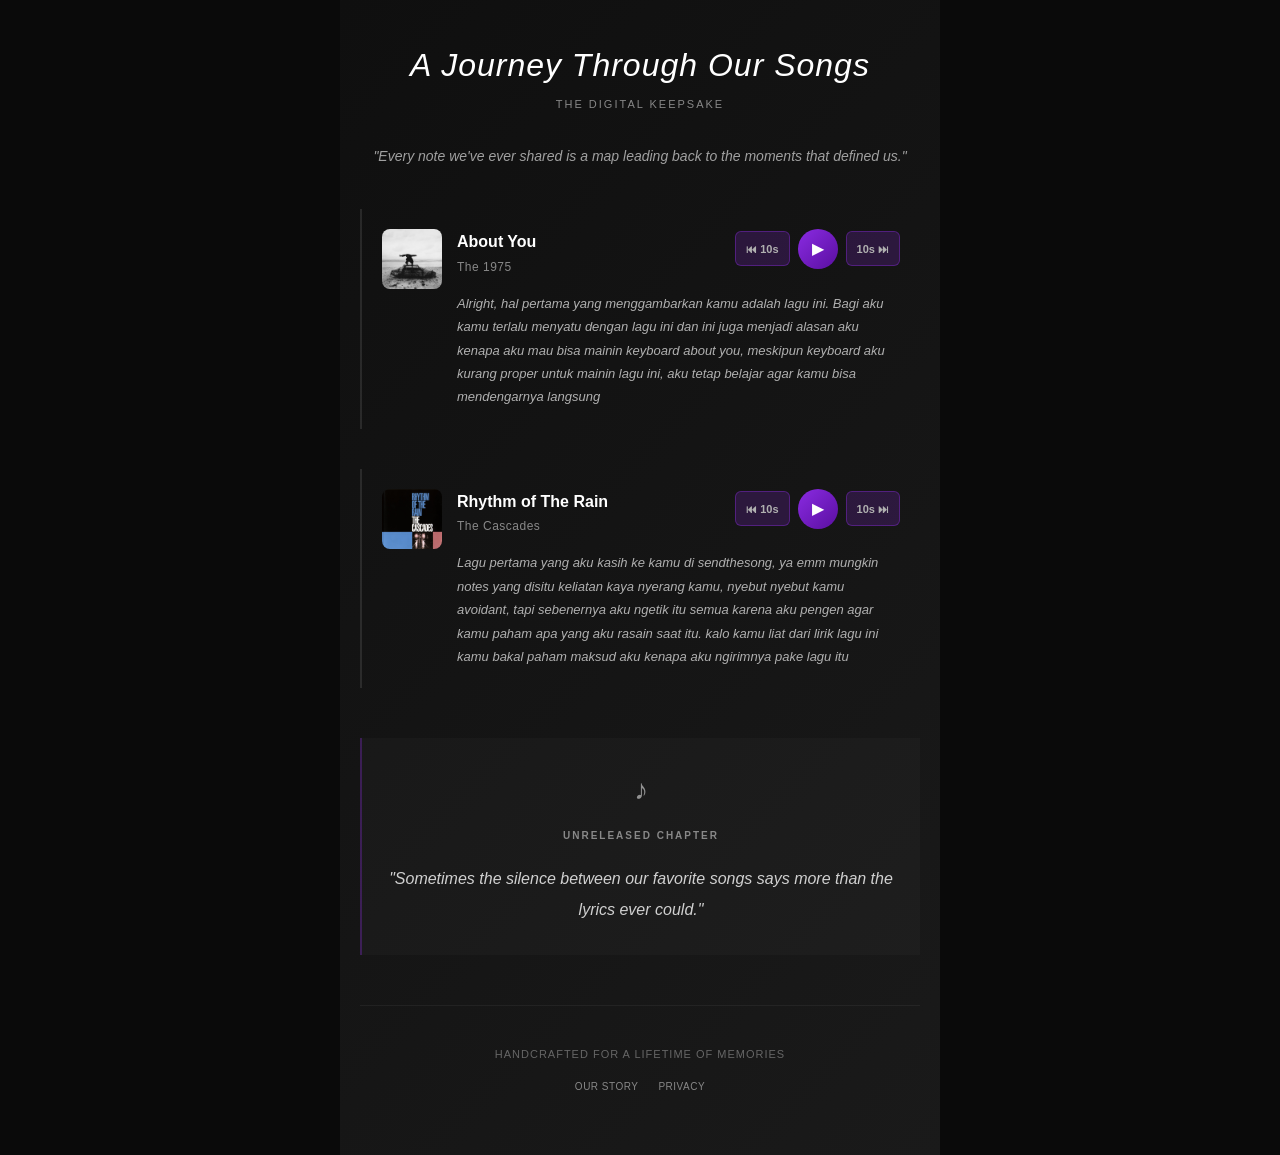
==== index.html @ 303d9627 "commit1" ====
<!DOCTYPE html>
<html lang="en">
<head>
    <meta charset="UTF-8">
    <meta name="viewport" content="width=device-width, initial-scale=1.0">
    <title>A Journey Through Our Songs - The Digital Keepsake</title>
    <link rel="stylesheet" href="styles.css">
</head>
<body>
    <div class="container">
        <!-- Header Section -->
        <header class="header">
            <h1 class="title">A Journey Through Our Songs</h1>
            <p class="subtitle">THE DIGITAL KEEPSAKE</p>
            <p class="quote">"Every note we've ever shared is a map leading back to the moments that defined us."</p>
        </header>

        <!-- Songs Section -->
        <main class="songs-container">
            <div id="songs-list"></div>
        </main>

        <!-- Unreleased Chapter -->
        <section class="unreleased-section">
            <div class="unreleased-icon">♪</div>
            <p class="unreleased-label">UNRELEASED CHAPTER</p>
            <p class="unreleased-quote">"Sometimes the silence between our favorite songs says more than the lyrics ever could."</p>
        </section>

        <!-- Footer -->
        <footer class="footer">
            <p>HANDCRAFTED FOR A LIFETIME OF MEMORIES</p>
            <div class="footer-links">
                <a href="#our-story">OUR STORY</a>
                <a href="#privacy">PRIVACY</a>
            </div>
        </footer>
    </div>

    <!-- Audio Player (Hidden) -->
    <audio id="audio-player"></audio>

    <script src="script.js"></script>
</body>
</html>
---- styles.css ----
* {
    margin: 0;
    padding: 0;
    box-sizing: border-box;
}

body {
    background: #0a0a0a;
    color: #e0e0e0;
    font-family: -apple-system, BlinkMacSystemFont, 'Segoe UI', Roboto, 'Helvetica Neue', Arial, sans-serif;
    line-height: 1.6;
}

.container {
    max-width: 600px;
    margin: 0 auto;
    padding: 20px;
    background: linear-gradient(135deg, #0f0f0f 0%, #1a1a1a 100%);
    min-height: 100vh;
}

/* Header Section */
.header {
    text-align: center;
    margin-bottom: 40px;
    padding-top: 20px;
}

.profile-pic {
    margin-bottom: 30px;
}

.profile-pic img {
    width: 120px;
    height: 120px;
    border-radius: 50%;
    border: 3px solid rgba(255, 255, 255, 0.1);
    box-shadow: 0 0 30px rgba(255, 255, 255, 0.1);
    object-fit: cover;
}

.title {
    font-size: 32px;
    font-weight: 300;
    letter-spacing: 1px;
    margin-bottom: 5px;
    font-style: italic;
    color: #ffffff;
}

.subtitle {
    font-size: 11px;
    letter-spacing: 2px;
    color: #888888;
    text-transform: uppercase;
    margin-bottom: 30px;
    font-weight: 500;
}

.quote {
    font-size: 14px;
    font-style: italic;
    color: #a0a0a0;
    margin: 30px 0;
    line-height: 1.8;
}

/* Songs Container */
.songs-container {
    margin: 30px 0;
}

.song-card {
    margin-bottom: 40px;
    padding: 20px;
    border-left: 2px solid rgba(255, 255, 255, 0.1);
    display: flex;
    gap: 15px;
}

.song-thumbnail {
    width: 60px;
    height: 60px;
    border-radius: 8px;
    background: linear-gradient(135deg, #2a2a2a, #1a1a1a);
    display: flex;
    align-items: center;
    justify-content: center;
    flex-shrink: 0;
    position: relative;
    overflow: hidden;
}

.song-thumbnail img {
    width: 100%;
    height: 100%;
    object-fit: cover;
}

.song-thumbnail::after {
    content: '';
    position: absolute;
    width: 0;
    height: 0;
    border-left: 20px solid transparent;
    border-right: 0 solid transparent;
    border-top: 12px solid transparent;
    border-bottom: 12px solid transparent;
    border-left-color: rgba(138, 43, 226, 0.6);
    opacity: 0;
    transition: opacity 0.3s;
}

.song-thumbnail:hover::after {
    opacity: 1;
}

.song-info {
    flex: 1;
}

.song-header {
    display: flex;
    justify-content: space-between;
    align-items: flex-start;
    margin-bottom: 15px;
}

.song-title {
    font-size: 16px;
    font-weight: 600;
    color: #ffffff;
    margin-bottom: 3px;
}

.song-artist {
    font-size: 12px;
    color: #888888;
    letter-spacing: 0.5px;
}

.play-btn {
    width: 40px;
    height: 40px;
    border-radius: 50%;
    background: linear-gradient(135deg, #8a2be2, #5a0fa0);
    border: none;
    color: white;
    font-size: 16px;
    cursor: pointer;
    display: inline-flex;
    align-items: center;
    justify-content: center;
    transition: all 0.3s ease;
    flex-shrink: 0;
}

.play-btn:hover {
    transform: scale(1.1);
    box-shadow: 0 0 15px rgba(138, 43, 226, 0.5);
}

.pause-btn {
    width: 40px;
    height: 40px;
    border-radius: 50%;
    background: linear-gradient(135deg, #8a2be2, #5a0fa0);
    border: none;
    color: white;
    font-size: 16px;
    cursor: pointer;
    display: none;
    align-items: center;
    justify-content: center;
    transition: all 0.3s ease;
    flex-shrink: 0;
}

.pause-btn:hover {
    transform: scale(1.1);
    box-shadow: 0 0 15px rgba(138, 43, 226, 0.5);
}

/* Player Controls */
.player-controls {
    display: flex;
    gap: 8px;
    align-items: center;
}

.skip-btn {
    width: auto;
    height: 35px;
    padding: 0 10px;
    border-radius: 6px;
    background: rgba(138, 43, 226, 0.2);
    border: 1px solid rgba(138, 43, 226, 0.4);
    color: #b0b0b0;
    font-size: 11px;
    cursor: pointer;
    transition: all 0.3s ease;
    flex-shrink: 0;
    font-weight: 600;
    white-space: nowrap;
}

.skip-btn:hover {
    background: rgba(138, 43, 226, 0.3);
    border-color: rgba(138, 43, 226, 0.6);
    color: #d0d0d0;
    transform: scale(1.05);
}

.song-memory {
    font-size: 13px;
    color: #b0b0b0;
    line-height: 1.8;
    font-style: italic;
}

/* Unreleased Section */
.unreleased-section {
    background: rgba(255, 255, 255, 0.02);
    border-left: 2px solid rgba(138, 43, 226, 0.3);
    padding: 30px 20px;
    margin: 50px 0;
    text-align: center;
}

.unreleased-icon {
    font-size: 28px;
    margin-bottom: 15px;
    opacity: 0.6;
}

.unreleased-label {
    font-size: 10px;
    letter-spacing: 2px;
    color: #888888;
    text-transform: uppercase;
    margin-bottom: 20px;
    font-weight: 600;
}

.unreleased-quote {
    font-size: 16px;
    font-style: italic;
    color: #d0d0d0;
    line-height: 1.9;
}

/* Footer */
.footer {
    text-align: center;
    padding: 40px 20px;
    border-top: 1px solid rgba(255, 255, 255, 0.05);
    margin-top: 50px;
    font-size: 11px;
}

.footer p {
    color: #666666;
    letter-spacing: 1px;
    margin-bottom: 15px;
}

.footer-links {
    display: flex;
    gap: 20px;
    justify-content: center;
}

.footer-links a {
    color: #888888;
    text-decoration: none;
    text-transform: uppercase;
    letter-spacing: 0.5px;
    font-size: 10px;
    transition: color 0.3s;
}

.footer-links a:hover {
    color: #b0b0b0;
}

/* Responsive Design */
@media (max-width: 480px) {
    .container {
        padding: 15px;
    }

    .title {
        font-size: 24px;
    }

    .song-card {
        padding: 15px 0;
    }

    .song-title {
        font-size: 14px;
    }
}

/* Empty State */
.empty-state {
    text-align: center;
    padding: 40px 20px;
    color: #666666;
    font-style: italic;
}
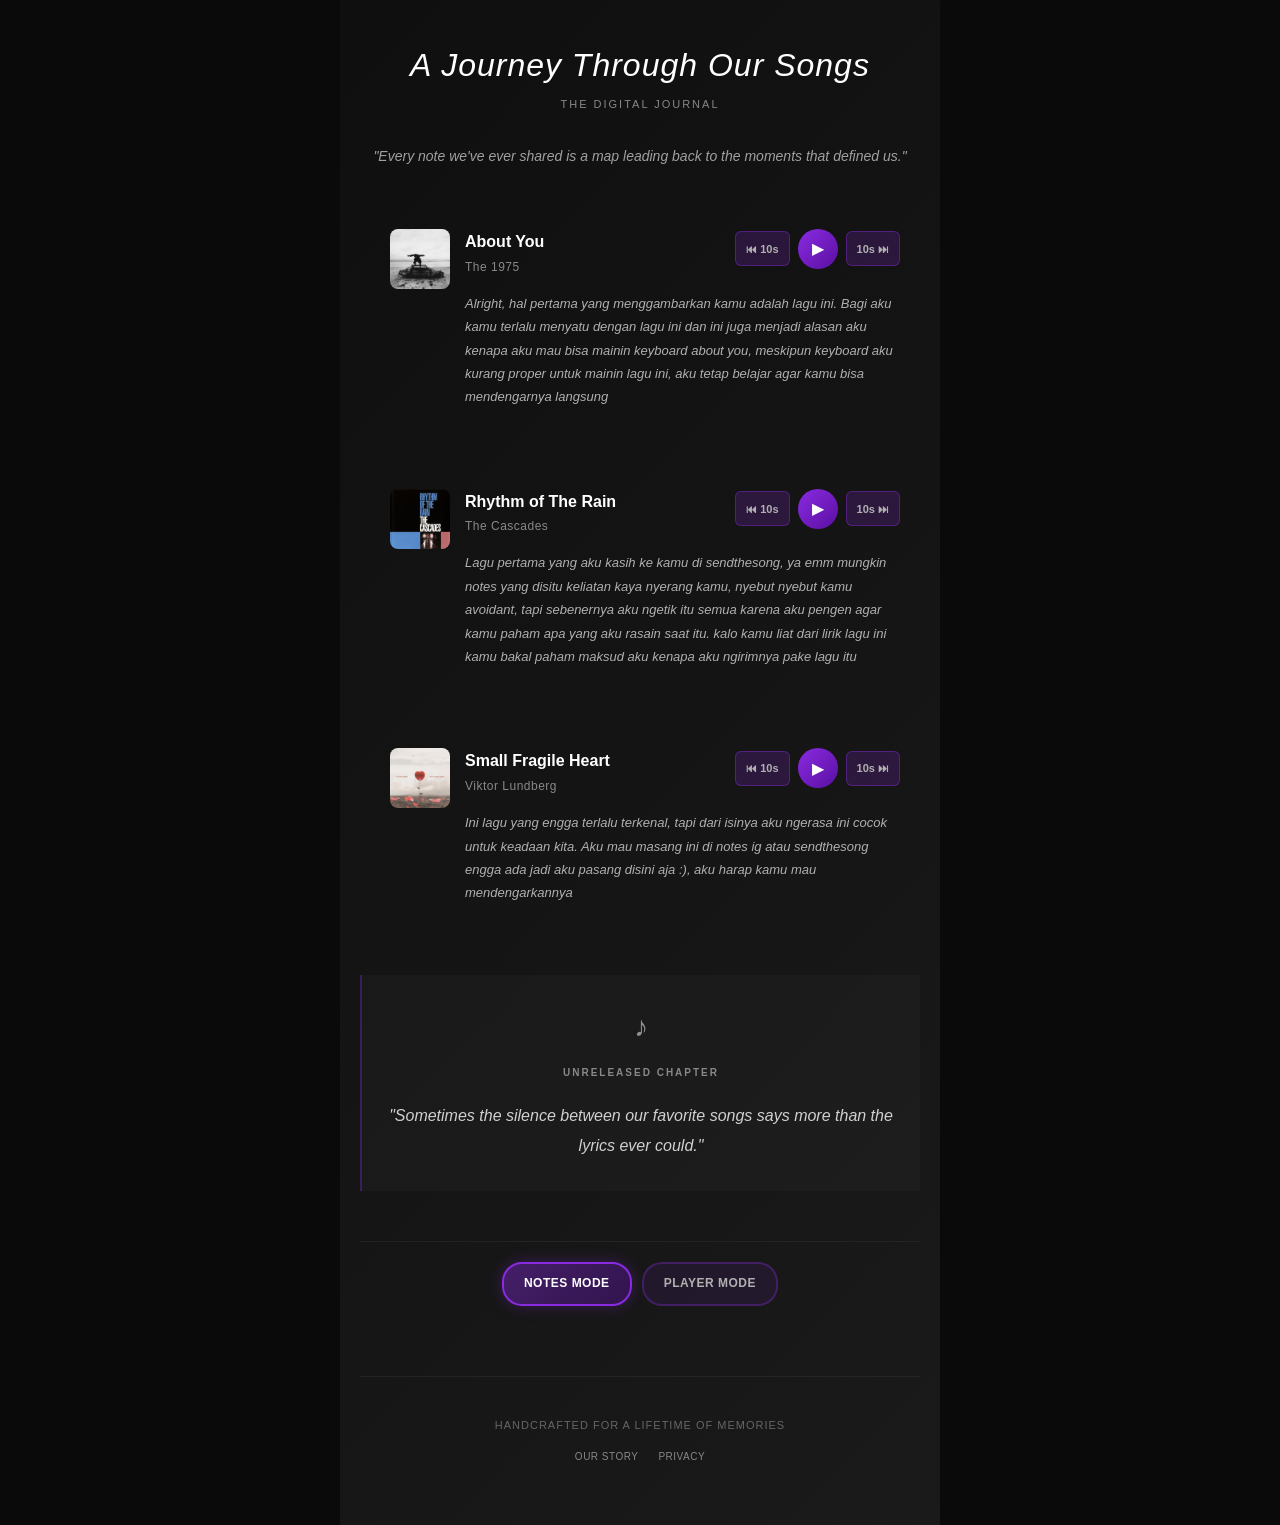
==== commit 938e4d40: "commit7" ====
--- a/index.html
+++ b/index.html
@@ -11,7 +11,7 @@
         <!-- Header Section -->
         <header class="header">
             <h1 class="title">A Journey Through Our Songs</h1>
-            <p class="subtitle">THE DIGITAL KEEPSAKE</p>
+            <p class="subtitle">THE DIGITAL JOURNAL</p>
             <p class="quote">"Every note we've ever shared is a map leading back to the moments that defined us."</p>
         </header>
 
@@ -25,6 +25,12 @@
             <div class="unreleased-icon">♪</div>
             <p class="unreleased-label">UNRELEASED CHAPTER</p>
             <p class="unreleased-quote">"Sometimes the silence between our favorite songs says more than the lyrics ever could."</p>
+        </section>
+
+        <!-- Mode Switcher -->
+        <section class="mode-switcher">
+            <a href="index.html" class="mode-btn active" title="View with Notes">NOTES MODE</a>
+            <a href="player.html" class="mode-btn" title="Continuous Playback">PLAYER MODE</a>
         </section>
 
         <!-- Footer -->
--- a/styles.css
+++ b/styles.css
@@ -72,8 +72,8 @@
 
 .song-card {
     margin-bottom: 40px;
-    padding: 20px;
-    border-left: 2px solid rgba(255, 255, 255, 0.1);
+    padding: 20px 20px 20px 30px;
+    /* border-left: 1px solid rgba(255, 255, 255, 0.1); */
     display: flex;
     gap: 15px;
 }
@@ -174,6 +174,8 @@
     justify-content: center;
     transition: all 0.3s ease;
     flex-shrink: 0;
+    -webkit-user-select: none;
+    user-select: none;
 }
 
 .pause-btn:hover {
@@ -309,3 +311,415 @@
     color: #666666;
     font-style: italic;
 }
+
+/* ============================================
+   MODE SWITCHER
+   ============================================ */
+.mode-switcher {
+    display: flex;
+    gap: 10px;
+    justify-content: center;
+    margin: 40px 0 20px 0;
+    padding: 20px 0;
+    border-top: 1px solid rgba(255, 255, 255, 0.05);
+}
+
+.mode-btn {
+    padding: 10px 20px;
+    border-radius: 20px;
+    border: 2px solid rgba(138, 43, 226, 0.3);
+    background: rgba(138, 43, 226, 0.1);
+    color: #b0b0b0;
+    text-decoration: none;
+    font-size: 12px;
+    font-weight: 600;
+    letter-spacing: 0.5px;
+    transition: all 0.3s ease;
+    cursor: pointer;
+    white-space: nowrap;
+}
+
+.mode-btn:hover {
+    border-color: rgba(138, 43, 226, 0.6);
+    background: rgba(138, 43, 226, 0.2);
+    color: #ffffff;
+    transform: scale(1.05);
+}
+
+.mode-btn.active {
+    border-color: #8a2be2;
+    background: linear-gradient(135deg, rgba(138, 43, 226, 0.4), rgba(90, 15, 160, 0.4));
+    color: #ffffff;
+    box-shadow: 0 0 15px rgba(138, 43, 226, 0.3);
+}
+
+/* ============================================
+   SPOTIFY MODE / MUSIC PLAYER
+   ============================================ */
+.player-mode .header {
+    margin-bottom: 30px;
+}
+
+.music-player {
+    background: linear-gradient(135deg, rgba(138, 43, 226, 0.1), rgba(90, 15, 160, 0.1));
+    border: 1px solid rgba(138, 43, 226, 0.2);
+    border-radius: 15px;
+    padding: 30px;
+    margin: 30px 0;
+    box-shadow: 0 8px 32px rgba(138, 43, 226, 0.15);
+}
+
+/* Player Display */
+.player-display {
+    display: flex;
+    flex-direction: column;
+    align-items: center;
+    margin-bottom: 30px;
+}
+
+.album-art {
+    width: 200px;
+    height: 200px;
+    border-radius: 12px;
+    overflow: hidden;
+    margin-bottom: 25px;
+    box-shadow: 0 10px 40px rgba(138, 43, 226, 0.3);
+    background: linear-gradient(135deg, #2a2a2a, #1a1a1a);
+}
+
+.album-art img {
+    width: 100%;
+    height: 100%;
+    object-fit: cover;
+}
+
+.player-info {
+    text-align: center;
+    width: 100%;
+}
+
+.current-title {
+    font-size: 22px;
+    font-weight: 700;
+    color: #ffffff;
+    margin-bottom: 8px;
+    word-wrap: break-word;
+}
+
+.current-artist {
+    font-size: 14px;
+    color: #b0b0b0;
+    margin-bottom: 15px;
+    letter-spacing: 0.5px;
+}
+
+.song-counter {
+    font-size: 12px;
+    color: #888888;
+    letter-spacing: 1px;
+    text-transform: uppercase;
+}
+
+/* Progress Bar */
+.progress-container {
+    display: flex;
+    align-items: center;
+    gap: 10px;
+    margin-bottom: 25px;
+    background: rgba(255, 255, 255, 0.05);
+    padding: 15px;
+    border-radius: 10px;
+}
+
+.progress-bar {
+    flex: 1;
+    height: 6px;
+    border-radius: 3px;
+    background: rgba(255, 255, 255, 0.1);
+    outline: none;
+    -webkit-appearance: none;
+    appearance: none;
+    cursor: pointer;
+}
+
+.progress-bar::-webkit-slider-thumb {
+    -webkit-appearance: none;
+    appearance: none;
+    width: 14px;
+    height: 14px;
+    border-radius: 50%;
+    background: linear-gradient(135deg, #8a2be2, #5a0fa0);
+    cursor: pointer;
+    box-shadow: 0 0 10px rgba(138, 43, 226, 0.5);
+}
+
+.progress-bar::-moz-range-thumb {
+    width: 14px;
+    height: 14px;
+    border-radius: 50%;
+    background: linear-gradient(135deg, #8a2be2, #5a0fa0);
+    border: none;
+    cursor: pointer;
+    box-shadow: 0 0 10px rgba(138, 43, 226, 0.5);
+}
+
+.time {
+    font-size: 12px;
+    color: #b0b0b0;
+    font-weight: 600;
+    min-width: 40px;
+}
+
+/* Player Controls */
+.player-controls-main {
+    display: flex;
+    gap: 12px;
+    justify-content: center;
+    margin-bottom: 25px;
+    flex-wrap: wrap;
+}
+
+.control-btn {
+    padding: 12px 20px;
+    border-radius: 8px;
+    background: rgba(138, 43, 226, 0.2);
+    border: 1px solid rgba(138, 43, 226, 0.4);
+    color: #d0d0d0;
+    font-size: 13px;
+    font-weight: 700;
+    cursor: pointer;
+    transition: all 0.3s ease;
+    white-space: nowrap;
+    letter-spacing: 0.5px;
+}
+
+.control-btn:hover {
+    background: rgba(138, 43, 226, 0.3);
+    border-color: rgba(138, 43, 226, 0.6);
+    color: #ffffff;
+    transform: scale(1.05);
+    box-shadow: 0 0 15px rgba(138, 43, 226, 0.3);
+}
+
+.play-pause {
+    background: linear-gradient(135deg, #8a2be2, #5a0fa0);
+    border-color: transparent;
+    padding: 12px 30px;
+    font-size: 14px;
+}
+
+.play-pause:hover {
+    box-shadow: 0 0 20px rgba(138, 43, 226, 0.5);
+}
+
+.loop-control.loop-one {
+    background: rgba(138, 43, 226, 0.4);
+    border-color: rgba(138, 43, 226, 0.8);
+    color: #ffffff;
+}
+
+/* Volume Control */
+.volume-container {
+    display: flex;
+    align-items: center;
+    gap: 15px;
+    background: rgba(255, 255, 255, 0.05);
+    padding: 12px 15px;
+    border-radius: 10px;
+    margin-bottom: 25px;
+}
+
+.volume-container label {
+    font-size: 12px;
+    color: #b0b0b0;
+    font-weight: 600;
+    letter-spacing: 0.5px;
+    white-space: nowrap;
+}
+
+.volume-slider {
+    flex: 1;
+    height: 5px;
+    border-radius: 3px;
+    background: rgba(255, 255, 255, 0.1);
+    outline: none;
+    -webkit-appearance: none;
+    appearance: none;
+    cursor: pointer;
+}
+
+.volume-slider::-webkit-slider-thumb {
+    -webkit-appearance: none;
+    appearance: none;
+    width: 12px;
+    height: 12px;
+    border-radius: 50%;
+    background: linear-gradient(135deg, #8a2be2, #5a0fa0);
+    cursor: pointer;
+}
+
+.volume-slider::-moz-range-thumb {
+    width: 12px;
+    height: 12px;
+    border-radius: 50%;
+    background: linear-gradient(135deg, #8a2be2, #5a0fa0);
+    border: none;
+    cursor: pointer;
+}
+
+/* Playlist Section */
+.playlist-section {
+    background: rgba(255, 255, 255, 0.02);
+    border: 1px solid rgba(138, 43, 226, 0.2);
+    border-radius: 10px;
+    padding: 20px;
+    margin-top: 25px;
+    max-height: 400px;
+    overflow-y: auto;
+}
+
+.playlist-title {
+    font-size: 13px;
+    font-weight: 700;
+    color: #ffffff;
+    letter-spacing: 1px;
+    text-transform: uppercase;
+    margin-bottom: 15px;
+    padding-bottom: 10px;
+    border-bottom: 1px solid rgba(138, 43, 226, 0.2);
+}
+
+.queue-list {
+    display: flex;
+    flex-direction: column;
+    gap: 0;
+}
+
+.queue-item {
+    display: flex;
+    align-items: center;
+    gap: 12px;
+    padding: 12px;
+    border-radius: 8px;
+    background: rgba(255, 255, 255, 0.02);
+    cursor: pointer;
+    transition: all 0.2s ease;
+    border: 1px solid transparent;
+}
+
+.queue-item:hover {
+    background: rgba(138, 43, 226, 0.15);
+    border-color: rgba(138, 43, 226, 0.3);
+}
+
+.queue-item.active {
+    background: linear-gradient(135deg, rgba(138, 43, 226, 0.3), rgba(90, 15, 160, 0.3));
+    border-color: rgba(138, 43, 226, 0.5);
+}
+
+.queue-number {
+    font-size: 12px;
+    color: #888888;
+    font-weight: 700;
+    min-width: 20px;
+    text-align: center;
+}
+
+.queue-song-info {
+    flex: 1;
+    min-width: 0;
+}
+
+.queue-title {
+    font-size: 13px;
+    font-weight: 600;
+    color: #e0e0e0;
+    margin-bottom: 2px;
+    white-space: nowrap;
+    overflow: hidden;
+    text-overflow: ellipsis;
+}
+
+.queue-artist {
+    font-size: 11px;
+    color: #888888;
+    white-space: nowrap;
+    overflow: hidden;
+    text-overflow: ellipsis;
+}
+
+.queue-indicator {
+    font-size: 13px;
+    color: #888888;
+    min-width: 15px;
+    text-align: right;
+}
+
+.queue-indicator.playing {
+    color: #8a2be2;
+    animation: pulse 1s infinite;
+}
+
+@keyframes pulse {
+    0%, 100% { opacity: 1; }
+    50% { opacity: 0.5; }
+}
+
+/* Scrollbar styling for playlist */
+.playlist-section::-webkit-scrollbar {
+    width: 6px;
+}
+
+.playlist-section::-webkit-scrollbar-track {
+    background: rgba(255, 255, 255, 0.05);
+    border-radius: 10px;
+}
+
+.playlist-section::-webkit-scrollbar-thumb {
+    background: rgba(138, 43, 226, 0.3);
+    border-radius: 3px;
+}
+
+.playlist-section::-webkit-scrollbar-thumb:hover {
+    background: rgba(138, 43, 226, 0.5);
+}
+
+/* Error Message */
+.error-message {
+    text-align: center;
+    color: #ff6b6b;
+    padding: 20px;
+    background: rgba(255, 107, 107, 0.1);
+    border-radius: 8px;
+    border-left: 3px solid #ff6b6b;
+}
+
+/* Responsive for Player Mode */
+@media (max-width: 480px) {
+    .music-player {
+        padding: 20px;
+    }
+
+    .album-art {
+        width: 150px;
+        height: 150px;
+    }
+
+    .current-title {
+        font-size: 18px;
+    }
+
+    .control-btn {
+        padding: 10px 15px;
+        font-size: 12px;
+    }
+
+    .playlist-section {
+        max-height: 300px;
+    }
+
+    .mode-btn {
+        padding: 8px 15px;
+        font-size: 11px;
+    }
+}
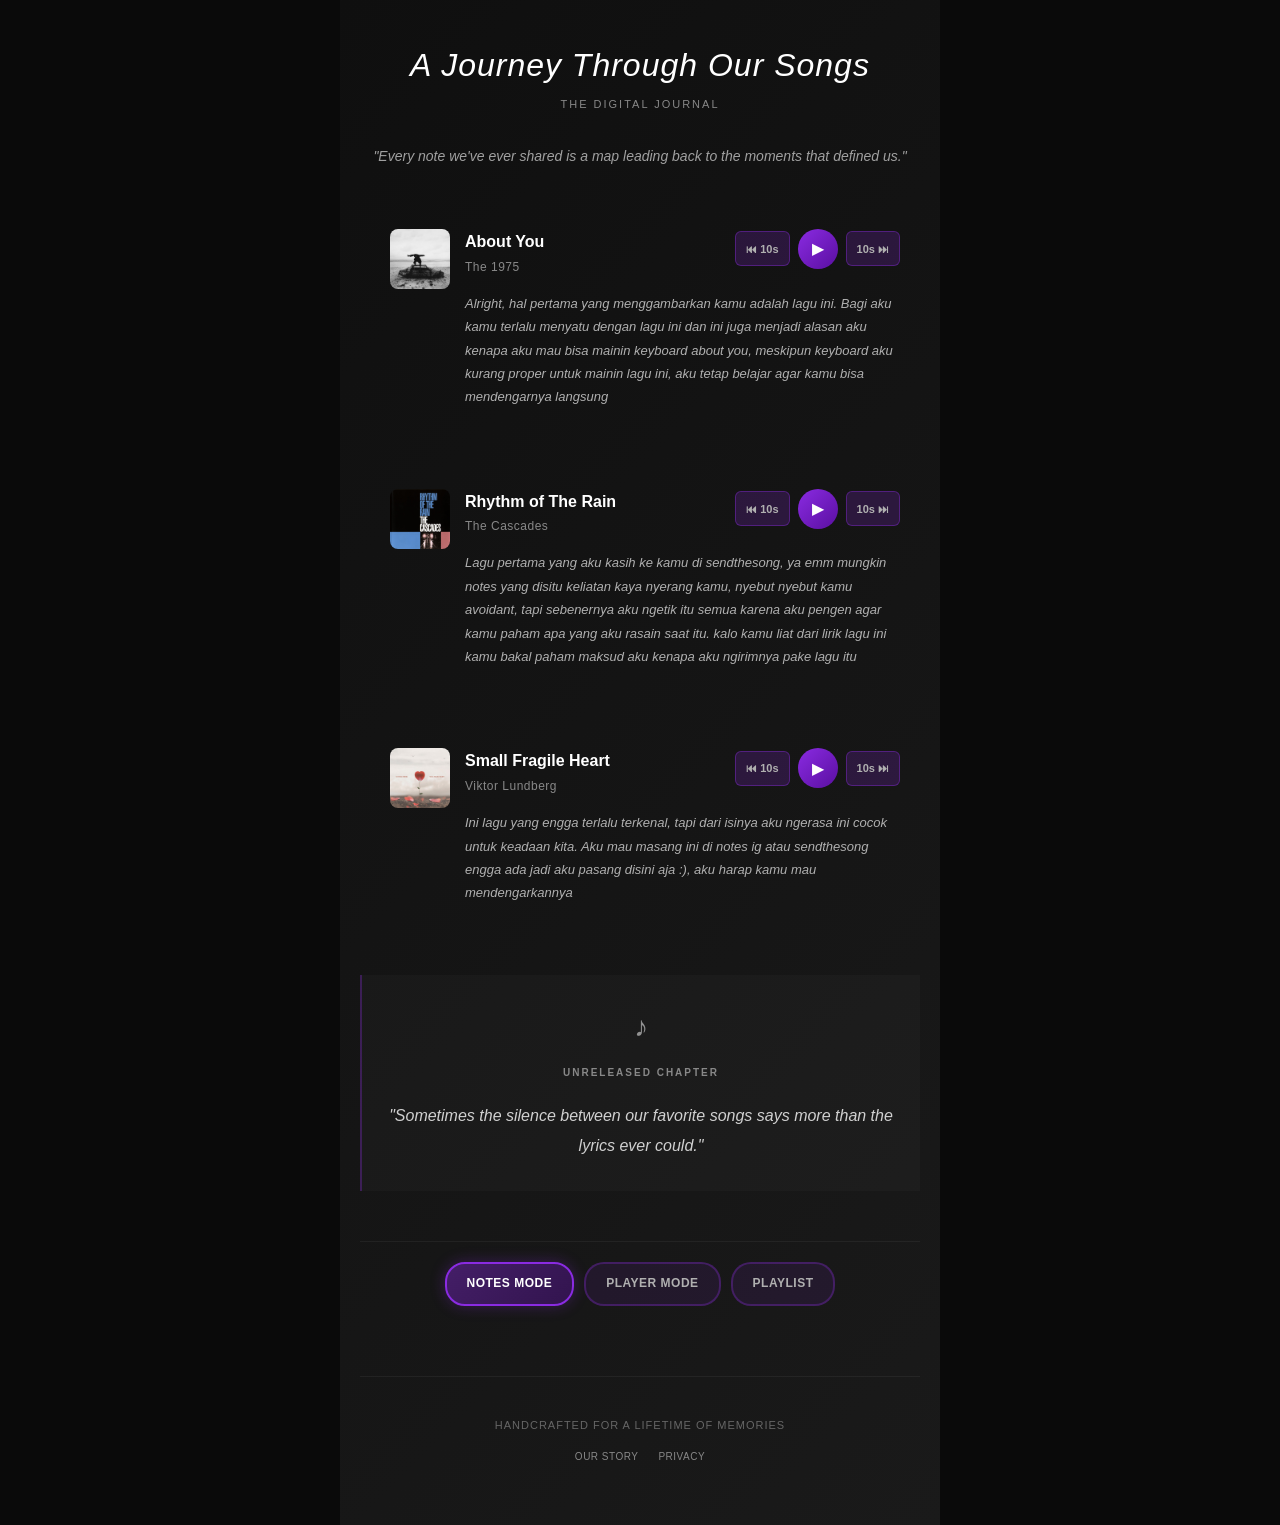
==== commit e9083242: "commit9" ====
--- a/index.html
+++ b/index.html
@@ -30,8 +30,8 @@
         <!-- Mode Switcher -->
         <section class="mode-switcher">
             <a href="index.html" class="mode-btn active" title="View with Notes">NOTES MODE</a>
-            <a href="player.html" class="mode-btn" title="Continuous Playback">PLAYER MODE</a>
-        </section>
+            <a href="player.html" class="mode-btn" title="Continuous Playback">PLAYER MODE</a>            
+            <a href="playlist-manager.html" class="mode-btn" title="Create Playlist">PLAYLIST</a>        </section>
 
         <!-- Footer -->
         <footer class="footer">
--- a/styles.css
+++ b/styles.css
@@ -723,3 +723,461 @@
         font-size: 11px;
     }
 }
+
+/* ============================================
+   PLAYLIST MANAGER MODE
+   ============================================ */
+.playlist-manager-mode .header {
+    margin-bottom: 25px;
+}
+
+.info-box {
+    background: linear-gradient(135deg, rgba(46, 204, 113, 0.15), rgba(39, 174, 96, 0.15));
+    border: 1px solid rgba(46, 204, 113, 0.3);
+    border-radius: 10px;
+    padding: 15px 20px;
+    margin-bottom: 25px;
+    color: #b0b0b0;
+    font-size: 13px;
+    line-height: 1.6;
+}
+
+.playlist-manager {
+    background: linear-gradient(135deg, rgba(138, 43, 226, 0.08), rgba(90, 15, 160, 0.08));
+    border: 1px solid rgba(138, 43, 226, 0.2);
+    border-radius: 15px;
+    padding: 25px;
+    margin-bottom: 30px;
+}
+
+/* Quick Actions */
+.playlist-actions {
+    display: flex;
+    gap: 10px;
+    margin-bottom: 25px;
+    flex-wrap: wrap;
+}
+
+.action-btn {
+    padding: 10px 18px;
+    border-radius: 8px;
+    border: 1px solid rgba(255, 255, 255, 0.2);
+    background: rgba(255, 255, 255, 0.05);
+    color: #d0d0d0;
+    font-size: 12px;
+    font-weight: 700;
+    cursor: pointer;
+    transition: all 0.3s ease;
+    letter-spacing: 0.5px;
+    white-space: nowrap;
+}
+
+.action-btn:hover {
+    background: rgba(255, 255, 255, 0.1);
+    border-color: rgba(255, 255, 255, 0.3);
+    color: #ffffff;
+    transform: scale(1.05);
+}
+
+.select-all-btn {
+    border-color: rgba(46, 204, 113, 0.4);
+    background: rgba(46, 204, 113, 0.1);
+    color: #2ecc71;
+}
+
+.select-all-btn:hover {
+    background: rgba(46, 204, 113, 0.2);
+    border-color: rgba(46, 204, 113, 0.6);
+    color: #27ae60;
+    box-shadow: 0 0 10px rgba(46, 204, 113, 0.2);
+}
+
+.clear-all-btn {
+    border-color: rgba(231, 76, 60, 0.4);
+    background: rgba(231, 76, 60, 0.1);
+    color: #e74c3c;
+}
+
+.clear-all-btn:hover {
+    background: rgba(231, 76, 60, 0.2);
+    border-color: rgba(231, 76, 60, 0.6);
+    color: #c0392b;
+    box-shadow: 0 0 10px rgba(231, 76, 60, 0.2);
+}
+
+.reset-btn {
+    border-color: rgba(52, 152, 219, 0.4);
+    background: rgba(52, 152, 219, 0.1);
+    color: #3498db;
+}
+
+.reset-btn:hover {
+    background: rgba(52, 152, 219, 0.2);
+    border-color: rgba(52, 152, 219, 0.6);
+    color: #2980b9;
+    box-shadow: 0 0 10px rgba(52, 152, 219, 0.2);
+}
+
+/* Songs Selection */
+.songs-selection {
+    margin-bottom: 25px;
+    padding-bottom: 25px;
+    border-bottom: 1px solid rgba(138, 43, 226, 0.2);
+}
+
+.selection-title {
+    font-size: 13px;
+    font-weight: 700;
+    color: #ffffff;
+    letter-spacing: 1px;
+    text-transform: uppercase;
+    margin-bottom: 15px;
+    padding-bottom: 10px;
+}
+
+/* Search Container */
+.search-container {
+    margin-bottom: 15px;
+    display: flex;
+}
+
+.search-input {
+    width: 100%;
+    padding: 12px 16px;
+    border-radius: 8px;
+    background: rgba(138, 43, 226, 0.15);
+    border: 2px solid rgba(138, 43, 226, 0.3);
+    color: #e0e0e0;
+    font-size: 13px;
+    transition: all 0.3s ease;
+    font-family: inherit;
+}
+
+.search-input::placeholder {
+    color: #888888;
+}
+
+.search-input:focus {
+    outline: none;
+    background: rgba(138, 43, 226, 0.2);
+    border-color: rgba(138, 43, 226, 0.6);
+    box-shadow: 0 0 15px rgba(138, 43, 226, 0.2);
+}
+
+.search-input::-webkit-search-cancel-button {
+    cursor: pointer;
+}
+
+.songs-list {
+    display: flex;
+    flex-direction: column;
+    gap: 10px;
+    max-height: 400px;
+    overflow-y: auto;
+}
+
+.song-selection-item {
+    display: flex;
+    align-items: center;
+    gap: 12px;
+    padding: 12px;
+    border-radius: 8px;
+    background: rgba(255, 255, 255, 0.03);
+    border: 1px solid rgba(255, 255, 255, 0.1);
+    transition: all 0.2s ease;
+    cursor: pointer;
+}
+
+.song-selection-item:hover {
+    background: rgba(255, 255, 255, 0.06);
+    border-color: rgba(138, 43, 226, 0.3);
+}
+
+.song-selection-item.selected {
+    background: rgba(138, 43, 226, 0.15);
+    border-color: rgba(138, 43, 226, 0.5);
+}
+
+.song-checkbox {
+    width: 18px;
+    height: 18px;
+    cursor: pointer;
+    accent-color: #8a2be2;
+}
+
+.selection-song-info {
+    display: flex;
+    align-items: center;
+    gap: 10px;
+    flex: 1;
+    min-width: 0;
+}
+
+.selection-thumbnail {
+    width: 40px;
+    height: 40px;
+    border-radius: 4px;
+    object-fit: cover;
+    background: rgba(138, 43, 226, 0.2);
+}
+
+.selection-text {
+    flex: 1;
+    min-width: 0;
+}
+
+.selection-song-title {
+    font-size: 13px;
+    font-weight: 600;
+    color: #e0e0e0;
+    margin-bottom: 2px;
+    white-space: nowrap;
+    overflow: hidden;
+    text-overflow: ellipsis;
+}
+
+.selection-song-artist {
+    font-size: 11px;
+    color: #888888;
+    white-space: nowrap;
+    overflow: hidden;
+    text-overflow: ellipsis;
+}
+
+.selection-order {
+    font-size: 12px;
+    font-weight: 700;
+    color: #888888;
+    min-width: 25px;
+    text-align: center;
+    background: rgba(138, 43, 226, 0.2);
+    padding: 4px 8px;
+    border-radius: 4px;
+}
+
+.song-selection-item.selected .selection-order {
+    color: #8a2be2;
+    background: rgba(138, 43, 226, 0.3);
+}
+
+/* Playlist Preview */
+.playlist-preview {
+    background: rgba(255, 255, 255, 0.02);
+    border: 1px solid rgba(138, 43, 226, 0.2);
+    border-radius: 10px;
+    padding: 20px;
+    margin-bottom: 25px;
+    max-height: 350px;
+    overflow-y: auto;
+}
+
+.preview-title {
+    font-size: 13px;
+    font-weight: 700;
+    color: #ffffff;
+    letter-spacing: 1px;
+    text-transform: uppercase;
+    margin-bottom: 15px;
+    padding-bottom: 10px;
+    border-bottom: 1px solid rgba(138, 43, 226, 0.2);
+}
+
+.preview-title span {
+    color: #8a2be2;
+    font-weight: 800;
+}
+
+.playlist-display {
+    display: flex;
+    flex-direction: column;
+    gap: 8px;
+}
+
+.preview-item {
+    display: flex;
+    align-items: center;
+    gap: 12px;
+    padding: 10px;
+    border-radius: 6px;
+    background: rgba(138, 43, 226, 0.1);
+    border-left: 3px solid rgba(138, 43, 226, 0.5);
+}
+
+.preview-number {
+    font-size: 12px;
+    font-weight: 800;
+    color: #8a2be2;
+    min-width: 25px;
+    text-align: center;
+    background: rgba(138, 43, 226, 0.2);
+    padding: 2px 6px;
+    border-radius: 3px;
+}
+
+.preview-song-info {
+    flex: 1;
+    min-width: 0;
+}
+
+.preview-title {
+    font-size: 13px;
+    font-weight: 600;
+    color: #e0e0e0;
+    margin-bottom: 2px;
+    white-space: nowrap;
+    overflow: hidden;
+    text-overflow: ellipsis;
+}
+
+.preview-artist {
+    font-size: 11px;
+    color: #888888;
+    white-space: nowrap;
+    overflow: hidden;
+    text-overflow: ellipsis;
+}
+
+.remove-from-playlist {
+    width: 28px;
+    height: 28px;
+    border-radius: 50%;
+    background: rgba(231, 76, 60, 0.2);
+    border: 1px solid rgba(231, 76, 60, 0.4);
+    color: #e74c3c;
+    font-size: 14px;
+    cursor: pointer;
+    transition: all 0.2s ease;
+    flex-shrink: 0;
+    display: flex;
+    align-items: center;
+    justify-content: center;
+}
+
+.remove-from-playlist:hover {
+    background: rgba(231, 76, 60, 0.3);
+    border-color: rgba(231, 76, 60, 0.6);
+    color: #c0392b;
+    transform: scale(1.1);
+}
+
+.empty-playlist {
+    text-align: center;
+    color: #888888;
+    padding: 20px;
+    font-style: italic;
+}
+
+/* Manager Actions */
+.manager-actions {
+    display: flex;
+    gap: 12px;
+    flex-wrap: wrap;
+}
+
+.save-btn {
+    flex: 1;
+    min-width: 150px;
+    padding: 14px 24px;
+    border-radius: 8px;
+    background: linear-gradient(135deg, #8a2be2, #5a0fa0);
+    border: none;
+    color: #ffffff;
+    font-size: 13px;
+    font-weight: 700;
+    cursor: pointer;
+    transition: all 0.3s ease;
+    letter-spacing: 0.5px;
+    text-transform: uppercase;
+}
+
+.save-btn:hover {
+    box-shadow: 0 0 20px rgba(138, 43, 226, 0.5);
+    transform: scale(1.02);
+}
+
+.save-btn:active {
+    transform: scale(0.98);
+}
+
+.go-player-btn {
+    flex: 1;
+    min-width: 150px;
+    padding: 14px 24px;
+    border-radius: 8px;
+    background: rgba(138, 43, 226, 0.2);
+    border: 2px solid rgba(138, 43, 226, 0.5);
+    color: #ffffff;
+    font-size: 13px;
+    font-weight: 700;
+    cursor: pointer;
+    transition: all 0.3s ease;
+    letter-spacing: 0.5px;
+    text-transform: uppercase;
+    text-decoration: none;
+    display: flex;
+    align-items: center;
+    justify-content: center;
+}
+
+.go-player-btn:hover {
+    background: rgba(138, 43, 226, 0.3);
+    border-color: rgba(138, 43, 226, 0.8);
+    box-shadow: 0 0 15px rgba(138, 43, 226, 0.3);
+    transform: scale(1.02);
+}
+
+/* Scrollbar for playlists */
+.songs-list::-webkit-scrollbar,
+.playlist-preview::-webkit-scrollbar {
+    width: 6px;
+}
+
+.songs-list::-webkit-scrollbar-track,
+.playlist-preview::-webkit-scrollbar-track {
+    background: rgba(255, 255, 255, 0.05);
+    border-radius: 10px;
+}
+
+.songs-list::-webkit-scrollbar-thumb,
+.playlist-preview::-webkit-scrollbar-thumb {
+    background: rgba(138, 43, 226, 0.3);
+    border-radius: 3px;
+}
+
+.songs-list::-webkit-scrollbar-thumb:hover,
+.playlist-preview::-webkit-scrollbar-thumb:hover {
+    background: rgba(138, 43, 226, 0.5);
+}
+
+/* Responsive for Playlist Manager */
+@media (max-width: 480px) {
+    .playlist-manager {
+        padding: 15px;
+    }
+
+    .playlist-actions {
+        gap: 8px;
+    }
+
+    .action-btn {
+        padding: 8px 12px;
+        font-size: 11px;
+    }
+
+    .songs-list {
+        max-height: 300px;
+    }
+
+    .playlist-preview {
+        max-height: 250px;
+    }
+
+    .manager-actions {
+        flex-direction: column;
+    }
+
+    .save-btn,
+    .go-player-btn {
+        min-width: auto;
+    }
+}
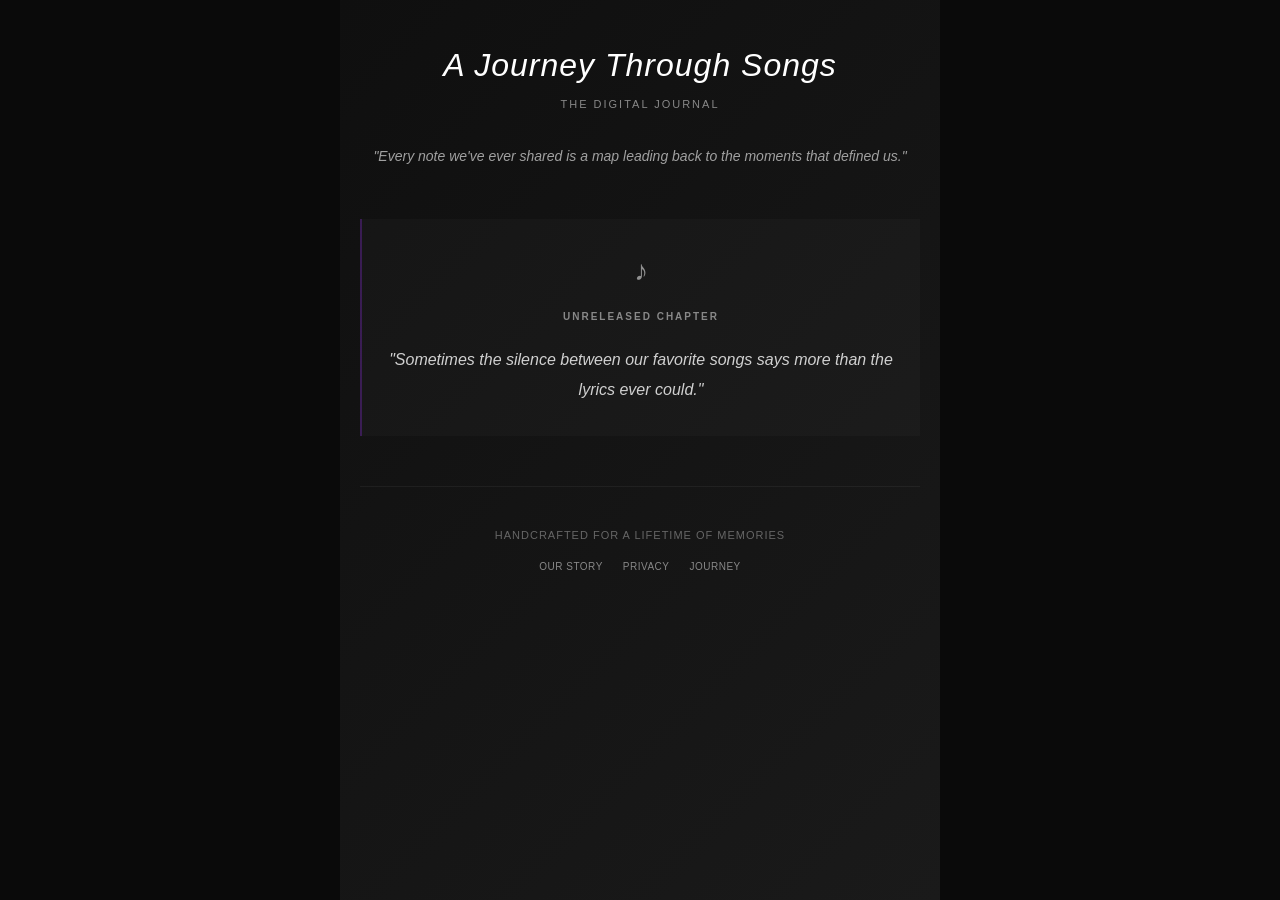
==== commit 48d24b5f: "7262026" ====
--- a/index.html
+++ b/index.html
@@ -10,7 +10,7 @@
     <div class="container">
         <!-- Header Section -->
         <header class="header">
-            <h1 class="title">A Journey Through Our Songs</h1>
+            <h1 class="title">A Journey Through Songs</h1>
             <p class="subtitle">THE DIGITAL JOURNAL</p>
             <p class="quote">"Every note we've ever shared is a map leading back to the moments that defined us."</p>
         </header>
@@ -27,18 +27,13 @@
             <p class="unreleased-quote">"Sometimes the silence between our favorite songs says more than the lyrics ever could."</p>
         </section>
 
-        <!-- Mode Switcher -->
-        <section class="mode-switcher">
-            <a href="index.html" class="mode-btn active" title="View with Notes">NOTES MODE</a>
-            <a href="player.html" class="mode-btn" title="Continuous Playback">PLAYER MODE</a>            
-            <a href="playlist-manager.html" class="mode-btn" title="Create Playlist">PLAYLIST</a>        </section>
-
         <!-- Footer -->
         <footer class="footer">
             <p>HANDCRAFTED FOR A LIFETIME OF MEMORIES</p>
             <div class="footer-links">
                 <a href="#our-story">OUR STORY</a>
                 <a href="#privacy">PRIVACY</a>
+                <a href="journey.html">JOURNEY</a>
             </div>
         </footer>
     </div>
@@ -49,3 +44,6 @@
     <script src="script.js"></script>
 </body>
 </html>
+
+
+
--- a/styles.css
+++ b/styles.css
@@ -310,874 +310,4 @@
     padding: 40px 20px;
     color: #666666;
     font-style: italic;
-}
-
-/* ============================================
-   MODE SWITCHER
-   ============================================ */
-.mode-switcher {
-    display: flex;
-    gap: 10px;
-    justify-content: center;
-    margin: 40px 0 20px 0;
-    padding: 20px 0;
-    border-top: 1px solid rgba(255, 255, 255, 0.05);
-}
-
-.mode-btn {
-    padding: 10px 20px;
-    border-radius: 20px;
-    border: 2px solid rgba(138, 43, 226, 0.3);
-    background: rgba(138, 43, 226, 0.1);
-    color: #b0b0b0;
-    text-decoration: none;
-    font-size: 12px;
-    font-weight: 600;
-    letter-spacing: 0.5px;
-    transition: all 0.3s ease;
-    cursor: pointer;
-    white-space: nowrap;
-}
-
-.mode-btn:hover {
-    border-color: rgba(138, 43, 226, 0.6);
-    background: rgba(138, 43, 226, 0.2);
-    color: #ffffff;
-    transform: scale(1.05);
-}
-
-.mode-btn.active {
-    border-color: #8a2be2;
-    background: linear-gradient(135deg, rgba(138, 43, 226, 0.4), rgba(90, 15, 160, 0.4));
-    color: #ffffff;
-    box-shadow: 0 0 15px rgba(138, 43, 226, 0.3);
-}
-
-/* ============================================
-   SPOTIFY MODE / MUSIC PLAYER
-   ============================================ */
-.player-mode .header {
-    margin-bottom: 30px;
-}
-
-.music-player {
-    background: linear-gradient(135deg, rgba(138, 43, 226, 0.1), rgba(90, 15, 160, 0.1));
-    border: 1px solid rgba(138, 43, 226, 0.2);
-    border-radius: 15px;
-    padding: 30px;
-    margin: 30px 0;
-    box-shadow: 0 8px 32px rgba(138, 43, 226, 0.15);
-}
-
-/* Player Display */
-.player-display {
-    display: flex;
-    flex-direction: column;
-    align-items: center;
-    margin-bottom: 30px;
-}
-
-.album-art {
-    width: 200px;
-    height: 200px;
-    border-radius: 12px;
-    overflow: hidden;
-    margin-bottom: 25px;
-    box-shadow: 0 10px 40px rgba(138, 43, 226, 0.3);
-    background: linear-gradient(135deg, #2a2a2a, #1a1a1a);
-}
-
-.album-art img {
-    width: 100%;
-    height: 100%;
-    object-fit: cover;
-}
-
-.player-info {
-    text-align: center;
-    width: 100%;
-}
-
-.current-title {
-    font-size: 22px;
-    font-weight: 700;
-    color: #ffffff;
-    margin-bottom: 8px;
-    word-wrap: break-word;
-}
-
-.current-artist {
-    font-size: 14px;
-    color: #b0b0b0;
-    margin-bottom: 15px;
-    letter-spacing: 0.5px;
-}
-
-.song-counter {
-    font-size: 12px;
-    color: #888888;
-    letter-spacing: 1px;
-    text-transform: uppercase;
-}
-
-/* Progress Bar */
-.progress-container {
-    display: flex;
-    align-items: center;
-    gap: 10px;
-    margin-bottom: 25px;
-    background: rgba(255, 255, 255, 0.05);
-    padding: 15px;
-    border-radius: 10px;
-}
-
-.progress-bar {
-    flex: 1;
-    height: 6px;
-    border-radius: 3px;
-    background: rgba(255, 255, 255, 0.1);
-    outline: none;
-    -webkit-appearance: none;
-    appearance: none;
-    cursor: pointer;
-}
-
-.progress-bar::-webkit-slider-thumb {
-    -webkit-appearance: none;
-    appearance: none;
-    width: 14px;
-    height: 14px;
-    border-radius: 50%;
-    background: linear-gradient(135deg, #8a2be2, #5a0fa0);
-    cursor: pointer;
-    box-shadow: 0 0 10px rgba(138, 43, 226, 0.5);
-}
-
-.progress-bar::-moz-range-thumb {
-    width: 14px;
-    height: 14px;
-    border-radius: 50%;
-    background: linear-gradient(135deg, #8a2be2, #5a0fa0);
-    border: none;
-    cursor: pointer;
-    box-shadow: 0 0 10px rgba(138, 43, 226, 0.5);
-}
-
-.time {
-    font-size: 12px;
-    color: #b0b0b0;
-    font-weight: 600;
-    min-width: 40px;
-}
-
-/* Player Controls */
-.player-controls-main {
-    display: flex;
-    gap: 12px;
-    justify-content: center;
-    margin-bottom: 25px;
-    flex-wrap: wrap;
-}
-
-.control-btn {
-    padding: 12px 20px;
-    border-radius: 8px;
-    background: rgba(138, 43, 226, 0.2);
-    border: 1px solid rgba(138, 43, 226, 0.4);
-    color: #d0d0d0;
-    font-size: 13px;
-    font-weight: 700;
-    cursor: pointer;
-    transition: all 0.3s ease;
-    white-space: nowrap;
-    letter-spacing: 0.5px;
-}
-
-.control-btn:hover {
-    background: rgba(138, 43, 226, 0.3);
-    border-color: rgba(138, 43, 226, 0.6);
-    color: #ffffff;
-    transform: scale(1.05);
-    box-shadow: 0 0 15px rgba(138, 43, 226, 0.3);
-}
-
-.play-pause {
-    background: linear-gradient(135deg, #8a2be2, #5a0fa0);
-    border-color: transparent;
-    padding: 12px 30px;
-    font-size: 14px;
-}
-
-.play-pause:hover {
-    box-shadow: 0 0 20px rgba(138, 43, 226, 0.5);
-}
-
-.loop-control.loop-one {
-    background: rgba(138, 43, 226, 0.4);
-    border-color: rgba(138, 43, 226, 0.8);
-    color: #ffffff;
-}
-
-/* Volume Control */
-.volume-container {
-    display: flex;
-    align-items: center;
-    gap: 15px;
-    background: rgba(255, 255, 255, 0.05);
-    padding: 12px 15px;
-    border-radius: 10px;
-    margin-bottom: 25px;
-}
-
-.volume-container label {
-    font-size: 12px;
-    color: #b0b0b0;
-    font-weight: 600;
-    letter-spacing: 0.5px;
-    white-space: nowrap;
-}
-
-.volume-slider {
-    flex: 1;
-    height: 5px;
-    border-radius: 3px;
-    background: rgba(255, 255, 255, 0.1);
-    outline: none;
-    -webkit-appearance: none;
-    appearance: none;
-    cursor: pointer;
-}
-
-.volume-slider::-webkit-slider-thumb {
-    -webkit-appearance: none;
-    appearance: none;
-    width: 12px;
-    height: 12px;
-    border-radius: 50%;
-    background: linear-gradient(135deg, #8a2be2, #5a0fa0);
-    cursor: pointer;
-}
-
-.volume-slider::-moz-range-thumb {
-    width: 12px;
-    height: 12px;
-    border-radius: 50%;
-    background: linear-gradient(135deg, #8a2be2, #5a0fa0);
-    border: none;
-    cursor: pointer;
-}
-
-/* Playlist Section */
-.playlist-section {
-    background: rgba(255, 255, 255, 0.02);
-    border: 1px solid rgba(138, 43, 226, 0.2);
-    border-radius: 10px;
-    padding: 20px;
-    margin-top: 25px;
-    max-height: 400px;
-    overflow-y: auto;
-}
-
-.playlist-title {
-    font-size: 13px;
-    font-weight: 700;
-    color: #ffffff;
-    letter-spacing: 1px;
-    text-transform: uppercase;
-    margin-bottom: 15px;
-    padding-bottom: 10px;
-    border-bottom: 1px solid rgba(138, 43, 226, 0.2);
-}
-
-.queue-list {
-    display: flex;
-    flex-direction: column;
-    gap: 0;
-}
-
-.queue-item {
-    display: flex;
-    align-items: center;
-    gap: 12px;
-    padding: 12px;
-    border-radius: 8px;
-    background: rgba(255, 255, 255, 0.02);
-    cursor: pointer;
-    transition: all 0.2s ease;
-    border: 1px solid transparent;
-}
-
-.queue-item:hover {
-    background: rgba(138, 43, 226, 0.15);
-    border-color: rgba(138, 43, 226, 0.3);
-}
-
-.queue-item.active {
-    background: linear-gradient(135deg, rgba(138, 43, 226, 0.3), rgba(90, 15, 160, 0.3));
-    border-color: rgba(138, 43, 226, 0.5);
-}
-
-.queue-number {
-    font-size: 12px;
-    color: #888888;
-    font-weight: 700;
-    min-width: 20px;
-    text-align: center;
-}
-
-.queue-song-info {
-    flex: 1;
-    min-width: 0;
-}
-
-.queue-title {
-    font-size: 13px;
-    font-weight: 600;
-    color: #e0e0e0;
-    margin-bottom: 2px;
-    white-space: nowrap;
-    overflow: hidden;
-    text-overflow: ellipsis;
-}
-
-.queue-artist {
-    font-size: 11px;
-    color: #888888;
-    white-space: nowrap;
-    overflow: hidden;
-    text-overflow: ellipsis;
-}
-
-.queue-indicator {
-    font-size: 13px;
-    color: #888888;
-    min-width: 15px;
-    text-align: right;
-}
-
-.queue-indicator.playing {
-    color: #8a2be2;
-    animation: pulse 1s infinite;
-}
-
-@keyframes pulse {
-    0%, 100% { opacity: 1; }
-    50% { opacity: 0.5; }
-}
-
-/* Scrollbar styling for playlist */
-.playlist-section::-webkit-scrollbar {
-    width: 6px;
-}
-
-.playlist-section::-webkit-scrollbar-track {
-    background: rgba(255, 255, 255, 0.05);
-    border-radius: 10px;
-}
-
-.playlist-section::-webkit-scrollbar-thumb {
-    background: rgba(138, 43, 226, 0.3);
-    border-radius: 3px;
-}
-
-.playlist-section::-webkit-scrollbar-thumb:hover {
-    background: rgba(138, 43, 226, 0.5);
-}
-
-/* Error Message */
-.error-message {
-    text-align: center;
-    color: #ff6b6b;
-    padding: 20px;
-    background: rgba(255, 107, 107, 0.1);
-    border-radius: 8px;
-    border-left: 3px solid #ff6b6b;
-}
-
-/* Responsive for Player Mode */
-@media (max-width: 480px) {
-    .music-player {
-        padding: 20px;
-    }
-
-    .album-art {
-        width: 150px;
-        height: 150px;
-    }
-
-    .current-title {
-        font-size: 18px;
-    }
-
-    .control-btn {
-        padding: 10px 15px;
-        font-size: 12px;
-    }
-
-    .playlist-section {
-        max-height: 300px;
-    }
-
-    .mode-btn {
-        padding: 8px 15px;
-        font-size: 11px;
-    }
-}
-
-/* ============================================
-   PLAYLIST MANAGER MODE
-   ============================================ */
-.playlist-manager-mode .header {
-    margin-bottom: 25px;
-}
-
-.info-box {
-    background: linear-gradient(135deg, rgba(46, 204, 113, 0.15), rgba(39, 174, 96, 0.15));
-    border: 1px solid rgba(46, 204, 113, 0.3);
-    border-radius: 10px;
-    padding: 15px 20px;
-    margin-bottom: 25px;
-    color: #b0b0b0;
-    font-size: 13px;
-    line-height: 1.6;
-}
-
-.playlist-manager {
-    background: linear-gradient(135deg, rgba(138, 43, 226, 0.08), rgba(90, 15, 160, 0.08));
-    border: 1px solid rgba(138, 43, 226, 0.2);
-    border-radius: 15px;
-    padding: 25px;
-    margin-bottom: 30px;
-}
-
-/* Quick Actions */
-.playlist-actions {
-    display: flex;
-    gap: 10px;
-    margin-bottom: 25px;
-    flex-wrap: wrap;
-}
-
-.action-btn {
-    padding: 10px 18px;
-    border-radius: 8px;
-    border: 1px solid rgba(255, 255, 255, 0.2);
-    background: rgba(255, 255, 255, 0.05);
-    color: #d0d0d0;
-    font-size: 12px;
-    font-weight: 700;
-    cursor: pointer;
-    transition: all 0.3s ease;
-    letter-spacing: 0.5px;
-    white-space: nowrap;
-}
-
-.action-btn:hover {
-    background: rgba(255, 255, 255, 0.1);
-    border-color: rgba(255, 255, 255, 0.3);
-    color: #ffffff;
-    transform: scale(1.05);
-}
-
-.select-all-btn {
-    border-color: rgba(46, 204, 113, 0.4);
-    background: rgba(46, 204, 113, 0.1);
-    color: #2ecc71;
-}
-
-.select-all-btn:hover {
-    background: rgba(46, 204, 113, 0.2);
-    border-color: rgba(46, 204, 113, 0.6);
-    color: #27ae60;
-    box-shadow: 0 0 10px rgba(46, 204, 113, 0.2);
-}
-
-.clear-all-btn {
-    border-color: rgba(231, 76, 60, 0.4);
-    background: rgba(231, 76, 60, 0.1);
-    color: #e74c3c;
-}
-
-.clear-all-btn:hover {
-    background: rgba(231, 76, 60, 0.2);
-    border-color: rgba(231, 76, 60, 0.6);
-    color: #c0392b;
-    box-shadow: 0 0 10px rgba(231, 76, 60, 0.2);
-}
-
-.reset-btn {
-    border-color: rgba(52, 152, 219, 0.4);
-    background: rgba(52, 152, 219, 0.1);
-    color: #3498db;
-}
-
-.reset-btn:hover {
-    background: rgba(52, 152, 219, 0.2);
-    border-color: rgba(52, 152, 219, 0.6);
-    color: #2980b9;
-    box-shadow: 0 0 10px rgba(52, 152, 219, 0.2);
-}
-
-/* Songs Selection */
-.songs-selection {
-    margin-bottom: 25px;
-    padding-bottom: 25px;
-    border-bottom: 1px solid rgba(138, 43, 226, 0.2);
-}
-
-.selection-title {
-    font-size: 13px;
-    font-weight: 700;
-    color: #ffffff;
-    letter-spacing: 1px;
-    text-transform: uppercase;
-    margin-bottom: 15px;
-    padding-bottom: 10px;
-}
-
-/* Search Container */
-.search-container {
-    margin-bottom: 15px;
-    display: flex;
-}
-
-.search-input {
-    width: 100%;
-    padding: 12px 16px;
-    border-radius: 8px;
-    background: rgba(138, 43, 226, 0.15);
-    border: 2px solid rgba(138, 43, 226, 0.3);
-    color: #e0e0e0;
-    font-size: 13px;
-    transition: all 0.3s ease;
-    font-family: inherit;
-}
-
-.search-input::placeholder {
-    color: #888888;
-}
-
-.search-input:focus {
-    outline: none;
-    background: rgba(138, 43, 226, 0.2);
-    border-color: rgba(138, 43, 226, 0.6);
-    box-shadow: 0 0 15px rgba(138, 43, 226, 0.2);
-}
-
-.search-input::-webkit-search-cancel-button {
-    cursor: pointer;
-}
-
-.songs-list {
-    display: flex;
-    flex-direction: column;
-    gap: 10px;
-    max-height: 400px;
-    overflow-y: auto;
-}
-
-.song-selection-item {
-    display: flex;
-    align-items: center;
-    gap: 12px;
-    padding: 12px;
-    border-radius: 8px;
-    background: rgba(255, 255, 255, 0.03);
-    border: 1px solid rgba(255, 255, 255, 0.1);
-    transition: all 0.2s ease;
-    cursor: pointer;
-}
-
-.song-selection-item:hover {
-    background: rgba(255, 255, 255, 0.06);
-    border-color: rgba(138, 43, 226, 0.3);
-}
-
-.song-selection-item.selected {
-    background: rgba(138, 43, 226, 0.15);
-    border-color: rgba(138, 43, 226, 0.5);
-}
-
-.song-checkbox {
-    width: 18px;
-    height: 18px;
-    cursor: pointer;
-    accent-color: #8a2be2;
-}
-
-.selection-song-info {
-    display: flex;
-    align-items: center;
-    gap: 10px;
-    flex: 1;
-    min-width: 0;
-}
-
-.selection-thumbnail {
-    width: 40px;
-    height: 40px;
-    border-radius: 4px;
-    object-fit: cover;
-    background: rgba(138, 43, 226, 0.2);
-}
-
-.selection-text {
-    flex: 1;
-    min-width: 0;
-}
-
-.selection-song-title {
-    font-size: 13px;
-    font-weight: 600;
-    color: #e0e0e0;
-    margin-bottom: 2px;
-    white-space: nowrap;
-    overflow: hidden;
-    text-overflow: ellipsis;
-}
-
-.selection-song-artist {
-    font-size: 11px;
-    color: #888888;
-    white-space: nowrap;
-    overflow: hidden;
-    text-overflow: ellipsis;
-}
-
-.selection-order {
-    font-size: 12px;
-    font-weight: 700;
-    color: #888888;
-    min-width: 25px;
-    text-align: center;
-    background: rgba(138, 43, 226, 0.2);
-    padding: 4px 8px;
-    border-radius: 4px;
-}
-
-.song-selection-item.selected .selection-order {
-    color: #8a2be2;
-    background: rgba(138, 43, 226, 0.3);
-}
-
-/* Playlist Preview */
-.playlist-preview {
-    background: rgba(255, 255, 255, 0.02);
-    border: 1px solid rgba(138, 43, 226, 0.2);
-    border-radius: 10px;
-    padding: 20px;
-    margin-bottom: 25px;
-    max-height: 350px;
-    overflow-y: auto;
-}
-
-.preview-title {
-    font-size: 13px;
-    font-weight: 700;
-    color: #ffffff;
-    letter-spacing: 1px;
-    text-transform: uppercase;
-    margin-bottom: 15px;
-    padding-bottom: 10px;
-    border-bottom: 1px solid rgba(138, 43, 226, 0.2);
-}
-
-.preview-title span {
-    color: #8a2be2;
-    font-weight: 800;
-}
-
-.playlist-display {
-    display: flex;
-    flex-direction: column;
-    gap: 8px;
-}
-
-.preview-item {
-    display: flex;
-    align-items: center;
-    gap: 12px;
-    padding: 10px;
-    border-radius: 6px;
-    background: rgba(138, 43, 226, 0.1);
-    border-left: 3px solid rgba(138, 43, 226, 0.5);
-}
-
-.preview-number {
-    font-size: 12px;
-    font-weight: 800;
-    color: #8a2be2;
-    min-width: 25px;
-    text-align: center;
-    background: rgba(138, 43, 226, 0.2);
-    padding: 2px 6px;
-    border-radius: 3px;
-}
-
-.preview-song-info {
-    flex: 1;
-    min-width: 0;
-}
-
-.preview-title {
-    font-size: 13px;
-    font-weight: 600;
-    color: #e0e0e0;
-    margin-bottom: 2px;
-    white-space: nowrap;
-    overflow: hidden;
-    text-overflow: ellipsis;
-}
-
-.preview-artist {
-    font-size: 11px;
-    color: #888888;
-    white-space: nowrap;
-    overflow: hidden;
-    text-overflow: ellipsis;
-}
-
-.remove-from-playlist {
-    width: 28px;
-    height: 28px;
-    border-radius: 50%;
-    background: rgba(231, 76, 60, 0.2);
-    border: 1px solid rgba(231, 76, 60, 0.4);
-    color: #e74c3c;
-    font-size: 14px;
-    cursor: pointer;
-    transition: all 0.2s ease;
-    flex-shrink: 0;
-    display: flex;
-    align-items: center;
-    justify-content: center;
-}
-
-.remove-from-playlist:hover {
-    background: rgba(231, 76, 60, 0.3);
-    border-color: rgba(231, 76, 60, 0.6);
-    color: #c0392b;
-    transform: scale(1.1);
-}
-
-.empty-playlist {
-    text-align: center;
-    color: #888888;
-    padding: 20px;
-    font-style: italic;
-}
-
-/* Manager Actions */
-.manager-actions {
-    display: flex;
-    gap: 12px;
-    flex-wrap: wrap;
-}
-
-.save-btn {
-    flex: 1;
-    min-width: 150px;
-    padding: 14px 24px;
-    border-radius: 8px;
-    background: linear-gradient(135deg, #8a2be2, #5a0fa0);
-    border: none;
-    color: #ffffff;
-    font-size: 13px;
-    font-weight: 700;
-    cursor: pointer;
-    transition: all 0.3s ease;
-    letter-spacing: 0.5px;
-    text-transform: uppercase;
-}
-
-.save-btn:hover {
-    box-shadow: 0 0 20px rgba(138, 43, 226, 0.5);
-    transform: scale(1.02);
-}
-
-.save-btn:active {
-    transform: scale(0.98);
-}
-
-.go-player-btn {
-    flex: 1;
-    min-width: 150px;
-    padding: 14px 24px;
-    border-radius: 8px;
-    background: rgba(138, 43, 226, 0.2);
-    border: 2px solid rgba(138, 43, 226, 0.5);
-    color: #ffffff;
-    font-size: 13px;
-    font-weight: 700;
-    cursor: pointer;
-    transition: all 0.3s ease;
-    letter-spacing: 0.5px;
-    text-transform: uppercase;
-    text-decoration: none;
-    display: flex;
-    align-items: center;
-    justify-content: center;
-}
-
-.go-player-btn:hover {
-    background: rgba(138, 43, 226, 0.3);
-    border-color: rgba(138, 43, 226, 0.8);
-    box-shadow: 0 0 15px rgba(138, 43, 226, 0.3);
-    transform: scale(1.02);
-}
-
-/* Scrollbar for playlists */
-.songs-list::-webkit-scrollbar,
-.playlist-preview::-webkit-scrollbar {
-    width: 6px;
-}
-
-.songs-list::-webkit-scrollbar-track,
-.playlist-preview::-webkit-scrollbar-track {
-    background: rgba(255, 255, 255, 0.05);
-    border-radius: 10px;
-}
-
-.songs-list::-webkit-scrollbar-thumb,
-.playlist-preview::-webkit-scrollbar-thumb {
-    background: rgba(138, 43, 226, 0.3);
-    border-radius: 3px;
-}
-
-.songs-list::-webkit-scrollbar-thumb:hover,
-.playlist-preview::-webkit-scrollbar-thumb:hover {
-    background: rgba(138, 43, 226, 0.5);
-}
-
-/* Responsive for Playlist Manager */
-@media (max-width: 480px) {
-    .playlist-manager {
-        padding: 15px;
-    }
-
-    .playlist-actions {
-        gap: 8px;
-    }
-
-    .action-btn {
-        padding: 8px 12px;
-        font-size: 11px;
-    }
-
-    .songs-list {
-        max-height: 300px;
-    }
-
-    .playlist-preview {
-        max-height: 250px;
-    }
-
-    .manager-actions {
-        flex-direction: column;
-    }
-
-    .save-btn,
-    .go-player-btn {
-        min-width: auto;
-    }
-}
+}
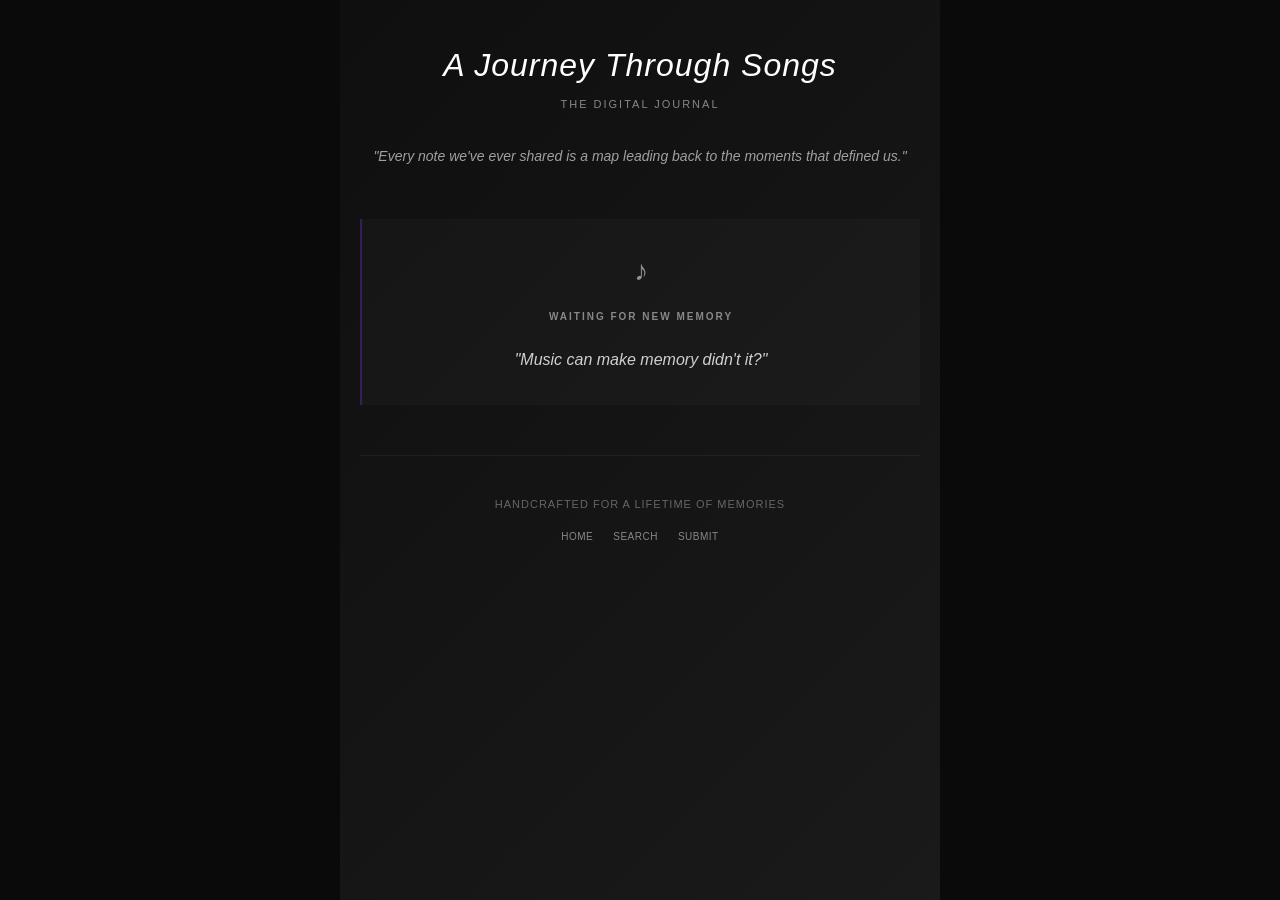
==== commit 5898a1b7: "7262026-2" ====
--- a/index.html
+++ b/index.html
@@ -23,17 +23,17 @@
         <!-- Unreleased Chapter -->
         <section class="unreleased-section">
             <div class="unreleased-icon">♪</div>
-            <p class="unreleased-label">UNRELEASED CHAPTER</p>
-            <p class="unreleased-quote">"Sometimes the silence between our favorite songs says more than the lyrics ever could."</p>
+            <p class="unreleased-label">WAITING FOR NEW MEMORY</p>
+            <p class="unreleased-quote">"Music can make memory didn't it?"</p>
         </section>
 
         <!-- Footer -->
         <footer class="footer">
             <p>HANDCRAFTED FOR A LIFETIME OF MEMORIES</p>
             <div class="footer-links">
-                <a href="#our-story">OUR STORY</a>
-                <a href="#privacy">PRIVACY</a>
-                <a href="journey.html">JOURNEY</a>
+                <a href="index.html">Home</a>
+                <a href="journey.html">Search</a>
+                <a href="create.html">Submit</a>
             </div>
         </footer>
     </div>
